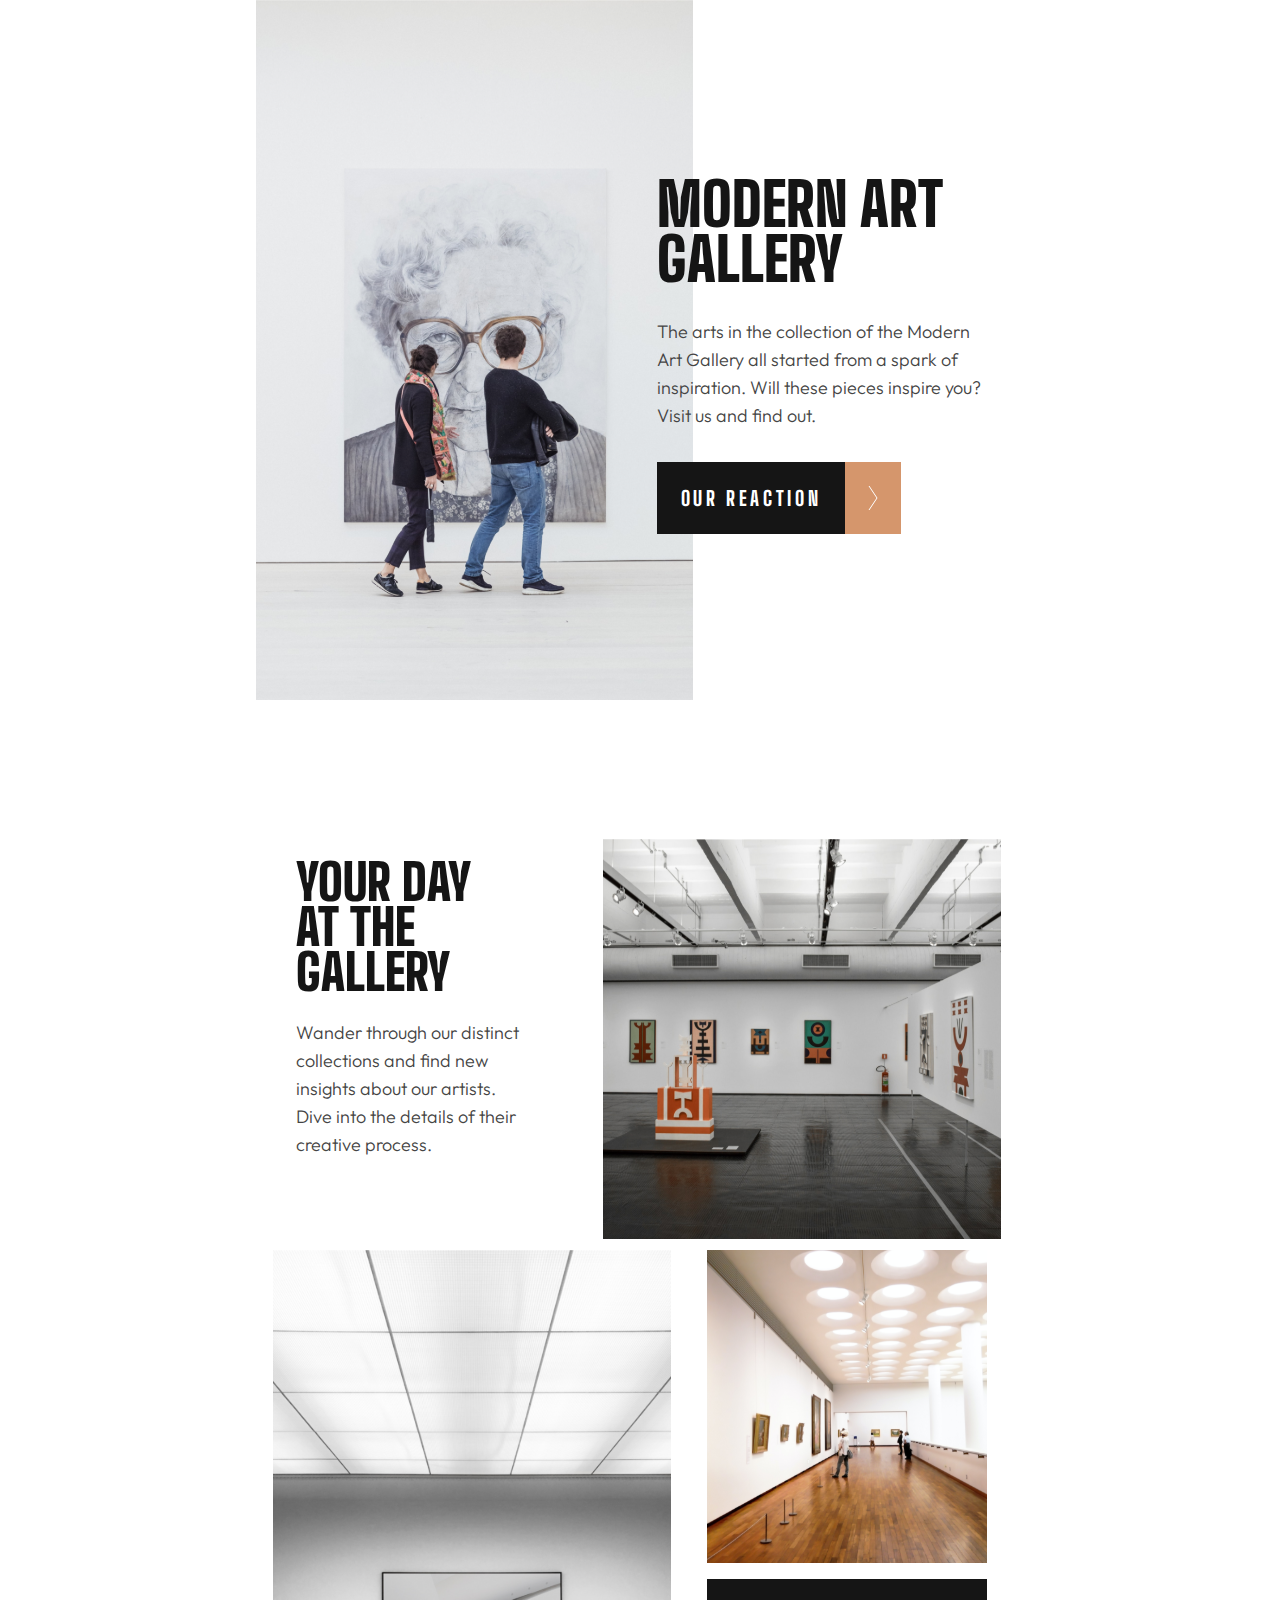
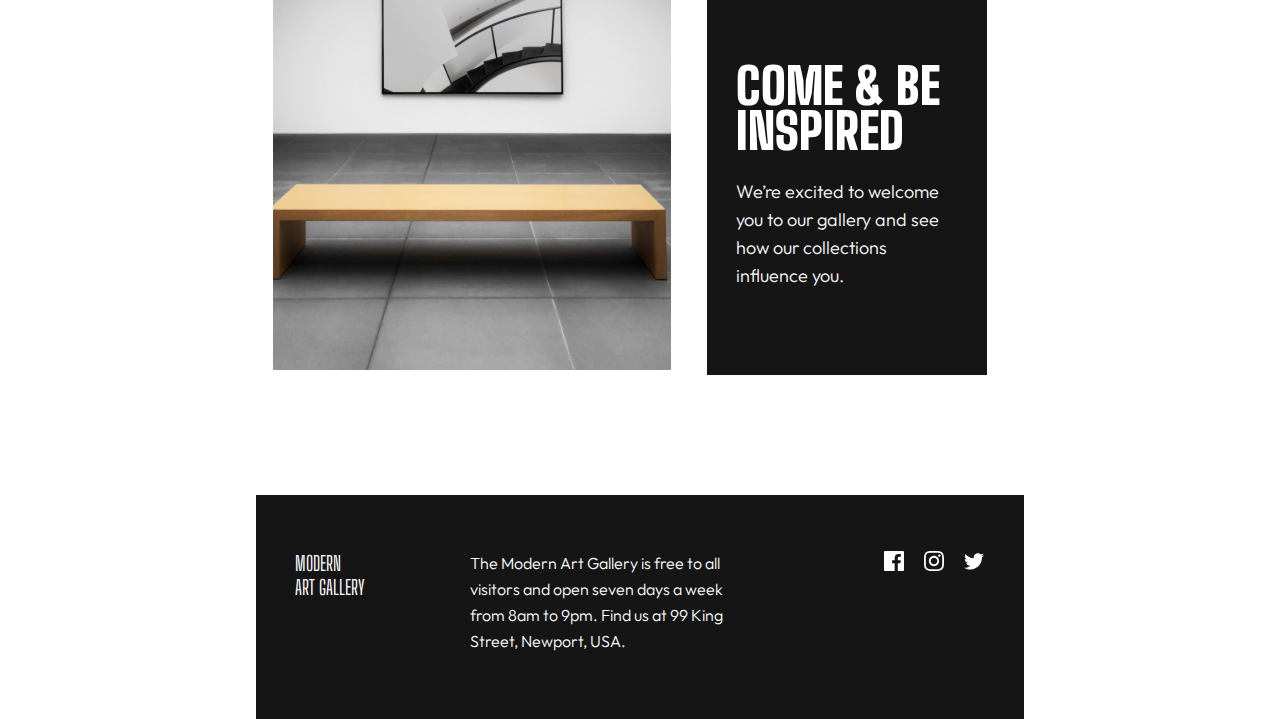
==== index.html @ 26431259 "Shualeduri" ====
<!DOCTYPE html>
<html lang="en">
  <head>
    <meta charset="UTF-8" />
    <meta name="viewport" content="width=device-width, initial-scale=1.0" />
    <title>Mid-term</title>
    <link rel="stylesheet" href="style.css" />
    <link rel="stylesheet" href="Fortable.css" />
    <link rel="stylesheet" href="Fordecktop.css" />
  </head>

  <body>

    <header>
       <div class="DesktopBlackbox">
           <img src="Assets/Desktop/Desktop-grandma.svg" alt="" class="Desktop">           
      </div>
      <img class="Oldlady Mobile" src="Assets/Mobile/oldlady.svg" alt="" />
      <img class="Tablet" src="Assets/Tablet/Tablet-Grandma.svg" alt="" />
      <div class="ForHeader">
        <p class="Modern">MODERN ART GALLERY</p>
        <p class="The-arts">The arts in the collection of the Modern Art Gallery all started from
          a spark of inspiration. Will these pieces inspire you? Visit us and
          find out.
        </p>
        <a class="Maplink" href="map.html">
          <div class="Parent">
            <div class="Black"><p class="OUR">OUR REACTION</p></div>
            <img src="Assets/Mobile/maplink.svg" alt="" />
          </div>
        </a>
      </div>
    </header>

    <div class="Container">
      <div class="Main">
        <div class="Text-and-images">
          <img class="Mobile" src="Assets/Mobile/Chineseart.svg" alt="" />
          <img src="" alt="">
          <div class="Tablet-text">
            <div class="Texts">
              <p class="YourDay">Your Day at the Gallery</p>
              <p class="Wander">Wander through our distinct collections and find new insights
                about our artists. Dive into the details of their creative
                process.
              </p>
            </div>
            <img class="Tablet Tablet-art" src="Assets/Tablet/Tablet-Chineseart.svg" alt=""/>
            <img class="Desktop Desktop-art" src="Assets/Desktop/Desktop-art.svg" alt="">
          </div>
          <div class="Forgrid">
            <img class="Table Mobile" src="Assets/Mobile/Table.svg" alt="" />
            <img class="Gallery Mobile" src="Assets/Mobile/Gallery.svg" alt="" />
            <img class="Tablet" src="Assets/Tablet/Tablet-table.svg" alt="" />
            <img class="Desktop Desktop-table" src="Assets/Desktop/Desktop-table.svg" alt="">
            <div class="ForTogether">
              <img class="Tablet" src="Assets/Tablet/Tablet-gallery.svg" alt="" />
              <img class="Desktop Desktop-gallery" src="Assets/Desktop/Desktop-gallery.svg" alt="">
              <div class="Blackbox">
                <p class="Come">COME & BE INSPIRED</p>
                <p class="excited-to">We’re excited to welcome you to our gallery and see how our
                  collections influence you.
                </p>
              </div>
            </div>
          </div>
        </div>
      </div>
    </div>

    <footer>
      <p class="Modern2">MODERN <br />ART GALLERY</p>
      <p class="The-Modern">
        The Modern Art Gallery is free to all visitors and open seven days a
        week from 8am to 9pm. Find us at 99 King Street, Newport, USA.
      </p>
      <img class="icons" src="Assets/Mobile/icons.svg" alt="" />
    </footer>

  </body>
</html>
---- style.css ----
@import url('https://fonts.googleapis.com/css2?family=Big+Shoulders+Display:wght@800;900&family=Outfit:wght@300&display=swap');

*{
    padding: 0;
    margin: 0;
    box-sizing: border-box;
}


:root{
    --Almost-Black: #151515;
    --Dark-Grey: #444;
    --White: #FFF;
    --Gold: #D5966C;
}

body{
    display: flex;
    flex-direction: column;
    align-items: center;
    justify-content: center;
    font-family:'Big Shoulders Display' , 'Outfit' ;
    height: auto;
}

.Container{
    width: 375px;
}

.Modern{
    width: 343px;
    padding-top: 32px;
    padding-left: 16px;
    color: var(--Almost-Black, Backtohome);
    font-family: 'Big Shoulders Display';
    font-size: 60px;
    font-weight: 900;
    line-height: 91.667% ;
    text-transform: uppercase;
}

.The-arts{
    color: var(--Dark-Grey, #444);
    font-family: 'Outfit';
    font-size: 18px;
    font-style: normal;
    font-weight: 300;
    line-height: 155.556%;
    width: 343px;
    padding-top: 32px;
    padding-left: 16px;
}

.Parent{
    width: 260px;
    height: 72px;
    display: flex;
    flex-direction: row;
}

.Maplink{
    text-decoration: none;
}

.Parent{
    margin-top: 32px;
    padding-left: 16px;
}

.Black{
    width: 204px;
    height: 72px;
    background: var(--Almost-Black, Backtohome);
    display: flex;
    justify-content: center;
    align-items: center;
}

.OUR{
    color: var(--White, #FFF);
    font-family: 'Big Shoulders Display';
    font-size: 20px;
    font-weight: 800;
    letter-spacing: 3.636px;
    text-decoration: none;
}

.Main{
    padding-top: 120px;
}

.YourDay{
    width: 343px;
    color: var(--Almost-Black, Backtohome);
    font-family: 'Big Shoulders Display';
    font-size: 50px;
    font-weight: 900;
    line-height: 90%;
    text-transform: uppercase;
    padding-top: 21px;
}

.Wander{
    width: 343px;
    color: var(--Dark-Grey, #444);
    font-family: 'Outfit';
    font-size: 18px;
    font-weight: 300;
    line-height:155.556% ;
    padding-top: 21px;

}

.Tablet{
    display: none;
}

.Table{
    padding-top: 32px;
}

.Gallery{
    padding-top: 16px;
}

.Blackbox{
    width: 343px;
    height: 293px;
    background: var(--Almost-Black, #151515);
    margin-top: 16px;
}

.Come{
    width: 295px;
    color: var(--White, #FFF);
    font-family: 'Big Shoulders Display';
    font-size: 50px;
    font-weight: 900;
    line-height: 90%;
    text-transform: uppercase;
    padding-top: 48px;
    padding-left: 24px;
}

.excited-to{
    width: 295px;
    color: var(--White, #FFF);
    font-family: Outfit;
    font-size: 18px;
    font-style: normal;
    font-weight: 300;
    line-height: 155.556%;
    padding-left: 24px;
    padding-top: 24px;
}

footer{
    width: 375px;
    height: auto;
    margin-top: 120px;
    background-color: var(--Almost-Black);
}

.Modern2{
    color: var(--White);
    padding-left: 32px;
    padding-top: 48px;
    font-size: 16px;
}

.The-Modern{
    padding-left: 32px;
    padding-top: 38px;
    width: 311px;
    color: var(--White, #FFF);
    font-family: 'Outfit';
    font-size: 16px;
    font-style: normal;
    font-weight: 300;
    line-height: 162.5%;
}

.icons{
    padding-left: 32px;
    padding-top: 38px;
    padding-bottom: 48px;
}

.Mapheader{
    display: flex;
    flex-direction: row;
    text-decoration:none;
    position: relative;
    width: 375px;
    height: 574px;
    background-image: url(Assets/Map/Maps.svg);
} 

.Mapbox{
    width: 208px;
    height: 72px;
    display: flex;
    flex-direction: row;
    align-items: center;
    justify-content: center;
    background-color: black;
}

.Mapbox p{
    color: var(--White, #FFF);
    font-family: 'Big Shoulders Display';
    font-size: 20px;
    font-weight: 800;
    letter-spacing: 3.636px;
    text-decoration: none;
}

.Backtohome{
    display: flex;
    flex-direction: row;
    position: absolute;
}

.MapBlackbox{
    width: 375px;
    height: auto;
    background-color:var(--Almost-Black);
    padding-left: 16px;
}

.Desktop{
    display: none;
}

.MapLocation{
    width: 343px;
    color: var(--White);
    font-family: 'Big Shoulders Display';
    font-size: 50px;
    font-style: normal;
    font-weight: 900;
    line-height: 90%;
    text-transform: uppercase;
    padding-top: 48px;
}

.Container{
    padding-left: 16px;
}

.Kingstreet{
    width: 343px;
    color: var(--Gold, #D5966C);
    font-family: 'Big Shoulders Display';
    font-size: 32px;
    font-weight: 900;
    line-height: 100%;
    text-transform: uppercase;
    padding-top: 48px;
}

.Newport{
    width: 343px;
    color: var(--White, #FFF);
    font-family: 'Outfit';
    font-size: 18px;
    font-weight: 300;
    line-height: 155.556% ;
    padding: 20px 0px;
}

.Ournewly{
    width: 343px;
    color: var(--White, #FFF);
    font-family: 'Outfit';
    font-size: 18px;
    font-weight: 300;
    line-height: 155.556%;
    padding-bottom: 56px;
}

.MapOrangebox{
    width: 375px;
    height: auto;
    background: var(--Gold, #D5966C);
    position: relative;
    padding-left: 32px;
}

.MapModern{
    font-size: 30px;
    padding-top: 48px;
}

.Isfree{
    width: 311px;
    color: var(--Almost-Black, #151515);
    font-family: 'Outfit';
    font-size: 16px;
    font-weight: 300;
    line-height: 162.5%;
    padding: 38px 0px ;
}

.MapOrangebox img{
    padding-bottom: 48px;
}
---- Fortable.css ----
@media (width > 767px) {

    .Mobile{
        display: none;
    }


    .Container{
        width: 767px;
        position: relative;
    }

    .Tablet{
        display: flex;
    }

    header{
        width: 768px;
        position: relative;
    }

    .ForHeader{
        position: absolute;
        top: 145px;
        right: 40px;
    }

    .Texts{
        position: absolute;
        left: 39px;
    }

    .YourDay{
        width: 223px;
        font-size: 50px;
        line-height: 90%;
        text-transform: uppercase;
    }

    .Wander{
        width: 223px;
        font-size: 18px;
        line-height: 155.556%;
        padding-top: 24px;
    }

    .Tablet-art{
        padding-left: 330px;
    }

    .Forgrid{
        display: grid;
        grid-template-columns: auto auto;
        padding-top: 11px;
    }

    .Blackbox{
        width: 280px;
        height: 396px;
        display: flex;
        flex-direction: column;
    }

    .Come{  
        padding-top: 85px;
        font-size: 50px;
        line-height: 90%;
        text-transform: uppercase;
        padding-left: 29px;
    }

    .excited-to{
        width: 237px;
        font-size: 18px;
        line-height: 155.556%;
        padding-left: 29px;
    }

    footer{
       width: 768px;
       display: flex;
       flex-direction: row;
       position: relative;
    }

    .Modern2{
        font-size: 20px;
        padding-left: 39px;
        padding-top: 56px;
        padding-bottom: 120px;
    }

    .The-Modern{
        padding: 0;
        width: 281px;
        font-size: 16px;
        line-height: 162.5%;
        position: absolute;
        left: 214px;
        top: 56px;
    }

    .icons{
        padding: 0;
        position: absolute;
        right: 40px;
        top: 56px;
    }


     
}
---- Fordecktop.css ----
@media (width > 1439px) {
    header{
        width: 1440px;      
    }

    .Desktop{
        display: flex;
    }

    .Tablet{
        display: none;
    }
    
    .DesktopBlackbox{
        width: 990px;
        height: 800px;
        background-color: black;
        position: relative;
    }

    .DesktopBlackbox img{
        position: absolute;
        right: -1px;
    }

    .Modern{
        width: 470px;
        color: var(--White);
        font-feature-settings: 'clig' off, 'liga' off;
        font-size: 96px;
        line-height: 88px; 
        mix-blend-mode: exclusion;
        position: absolute;
        left: -770px;
    }

    .The-arts {
        width: 300px;
        position: absolute;
        right: 176px;
        top: 20px;
    }
    
    .Parent{
        margin-top: 250px;
        margin-right: 220px;
    }

    .Container{
        width: 1440px;
    }

    .Desktop-art{
        margin-left: 640px;
    }
     
    .Texts{
        margin-left: 165px;
    }

    .YourDay{
        width: 300px;
        color: var(--Almost-Black, #151515);
        font-feature-settings: 'clig' off, 'liga' off;
        font-size: 60px;
        line-height: 60px;
        text-transform: uppercase;
    }

    .Wander{
        width: 300px;
        color: var(--Dark-Grey, #444);
        font-feature-settings: 'clig' off, 'liga' off;
        font-size: 22px;
        font-weight: 300;
        line-height: 32px;
    }

    .Forgrid {
    padding-top: 30px;
    }

    .Desktop-table{
     position: relative;
     left: 165px;
    }

    .Desktop-gallery{
        padding-left: 30px;
    }

    .Blackbox{
        margin-left: 30px;
        width: 445px;
        height: 391px;
        display: flex;
        position: relative;
    }

    .Come{
        padding: 0;
        position: absolute;
        left: 48px;
        top: 65px;
        width: 350px;
        color: var(--White, #FFF);
        font-feature-settings: 'clig' off, 'liga' off;
        font-size: 60px;
        line-height: 60px; 
        text-transform: uppercase;
    }

    .excited-to{
        padding: 0;
        width: 320px;
        position: absolute;
        left: 48px;
        top: 217px;
    }


    footer{
        width: 100vw;
    }

    .Modern2{
       position: relative;
       font-size: 25px;
       padding-left: 165px;
       padding-top: 80px;
       padding-bottom: 106px;
    }

    .The-Modern{
        width: 430px;
        left: 465px;
        top: 80px;
        bottom: 80px;
    }

    .icons{
        right: 165px;
        top:80px
    }
   
 
}
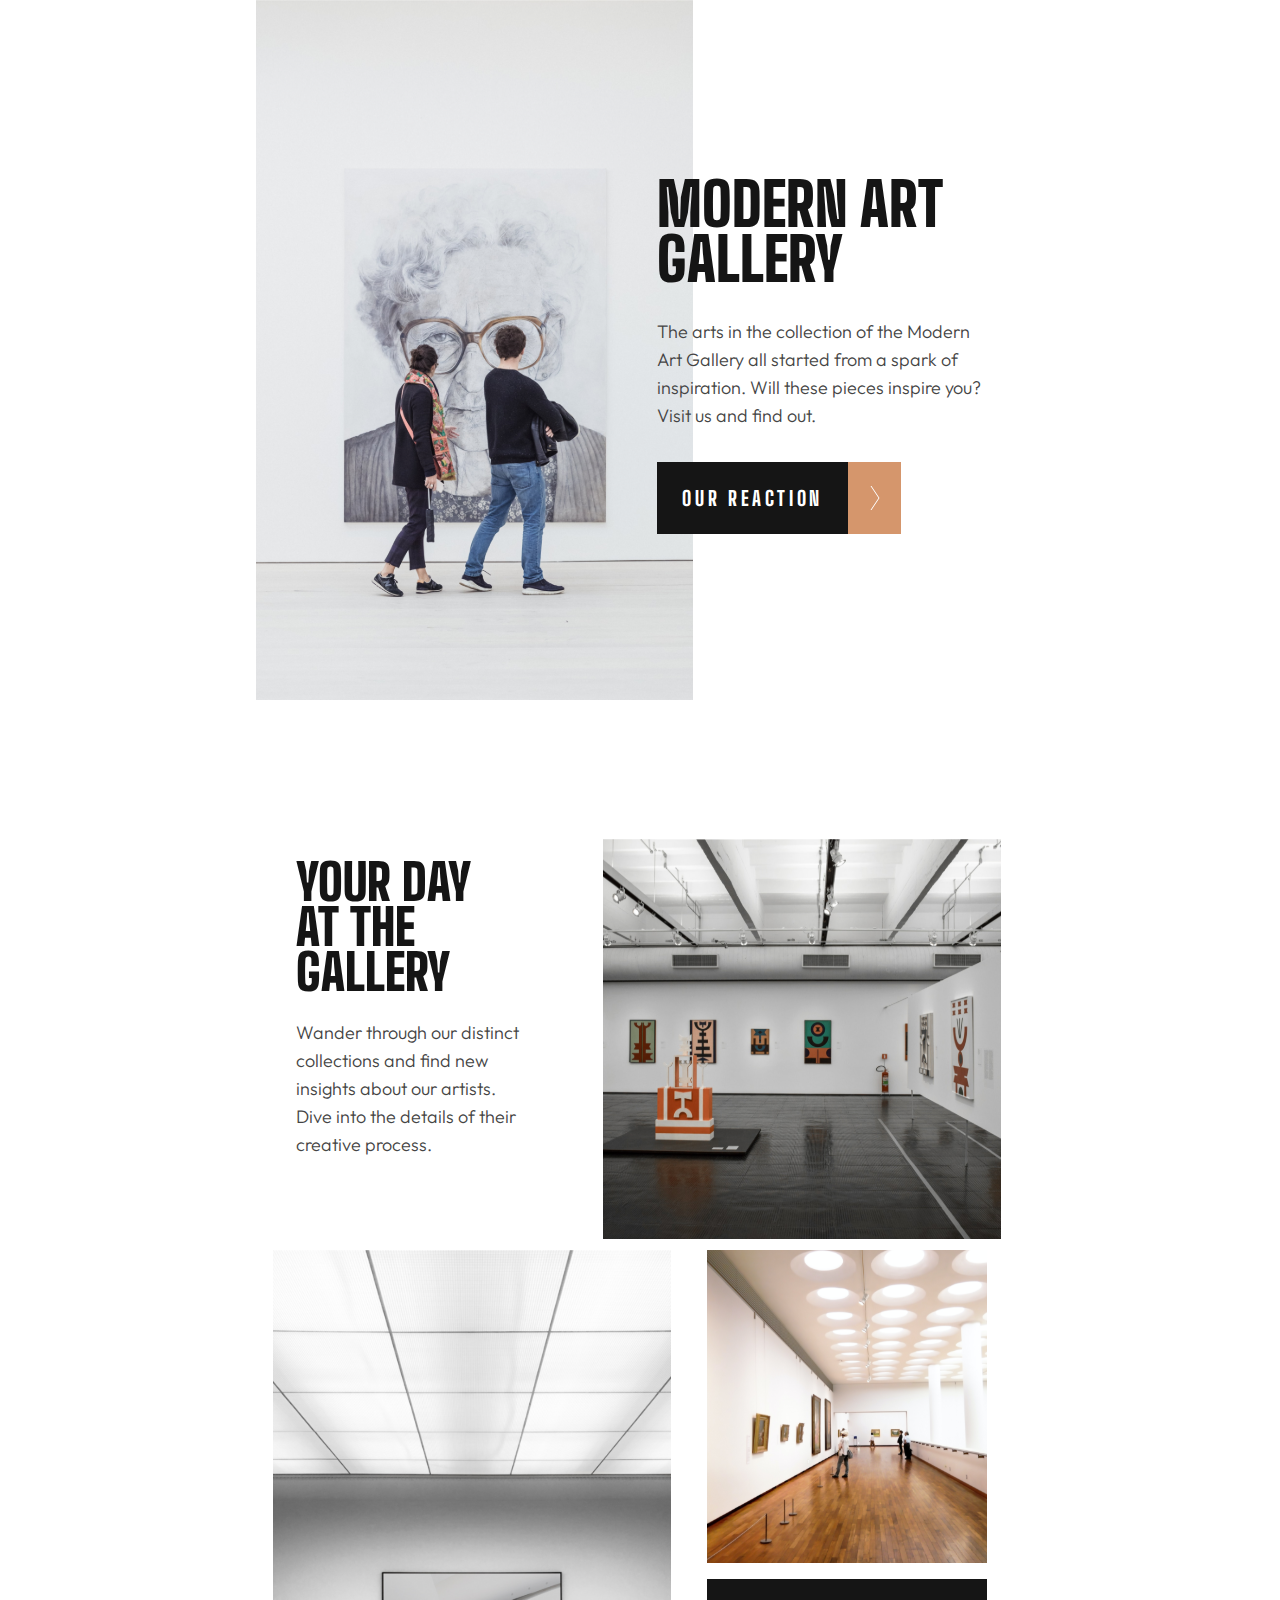
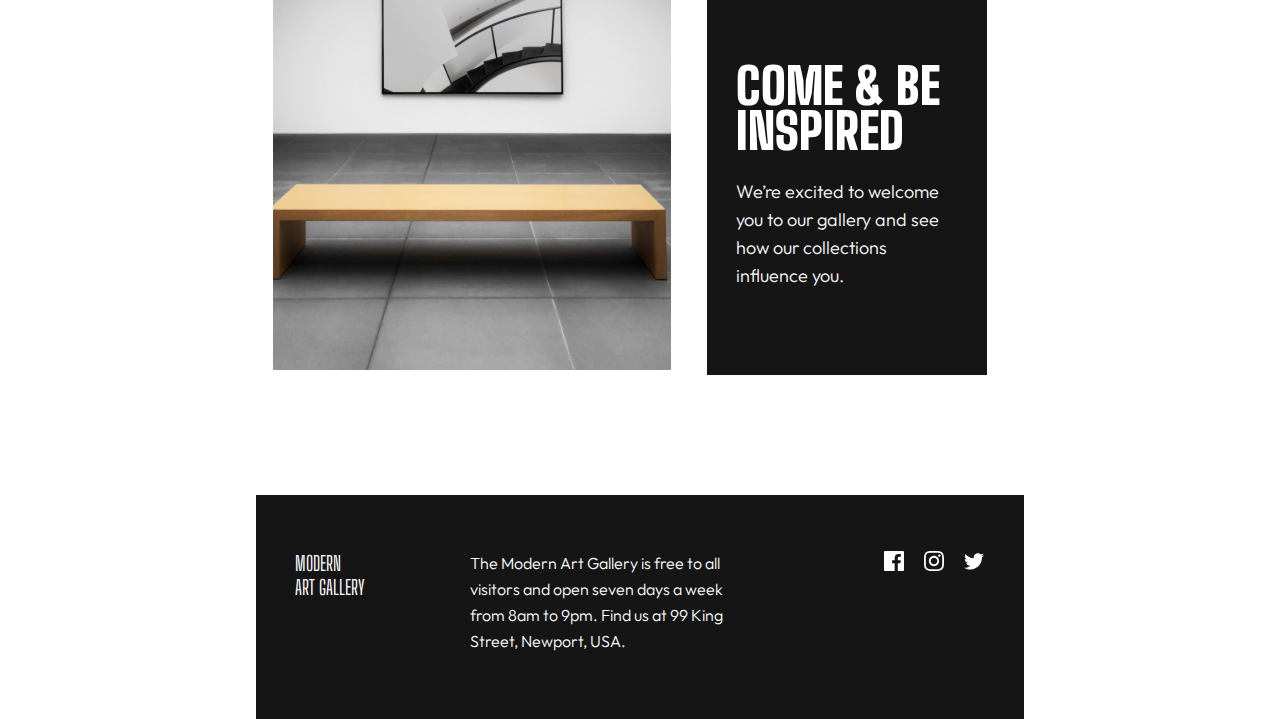
==== commit 03ac9901: "Shualeduri-2" ====
--- a/index.html
+++ b/index.html
@@ -26,7 +26,7 @@
         <a class="Maplink" href="map.html">
           <div class="Parent">
             <div class="Black"><p class="OUR">OUR REACTION</p></div>
-            <img src="Assets/Mobile/maplink.svg" alt="" />
+            <div class="Orange"> <img src="Assets/Mobile/Ourlocation.svg" alt=""></div>
           </div>
         </a>
       </div>
--- a/style.css
+++ b/style.css
@@ -180,6 +180,15 @@
     line-height: 162.5%;
 }
 
+.Orange{
+    width: 56px;
+    height: 72px;
+    background-color: var(--Gold, #D5966C);
+    display: flex;
+    justify-content: center;
+    align-items: center;
+}
+
 .icons{
     padding-left: 32px;
     padding-top: 38px;
@@ -304,4 +313,14 @@
 
 .MapOrangebox img{
     padding-bottom: 48px;
+}
+
+.Parent:hover .Orange{
+    background: var(--Almost-Black, #151515);
+    transition: all 0.3s ;
+}
+
+.Parent:hover .Black{
+    background: var(--Gold, #D5966C);
+    transition: all 0.3s ;
 }--- a/Fordecktop.css
+++ b/Fordecktop.css
@@ -1,6 +1,10 @@
 @media (width > 1439px) {
     header{
         width: 1440px;      
+    }
+
+    body{
+        overflow-x: hidden;
     }
 
     .Desktop{
